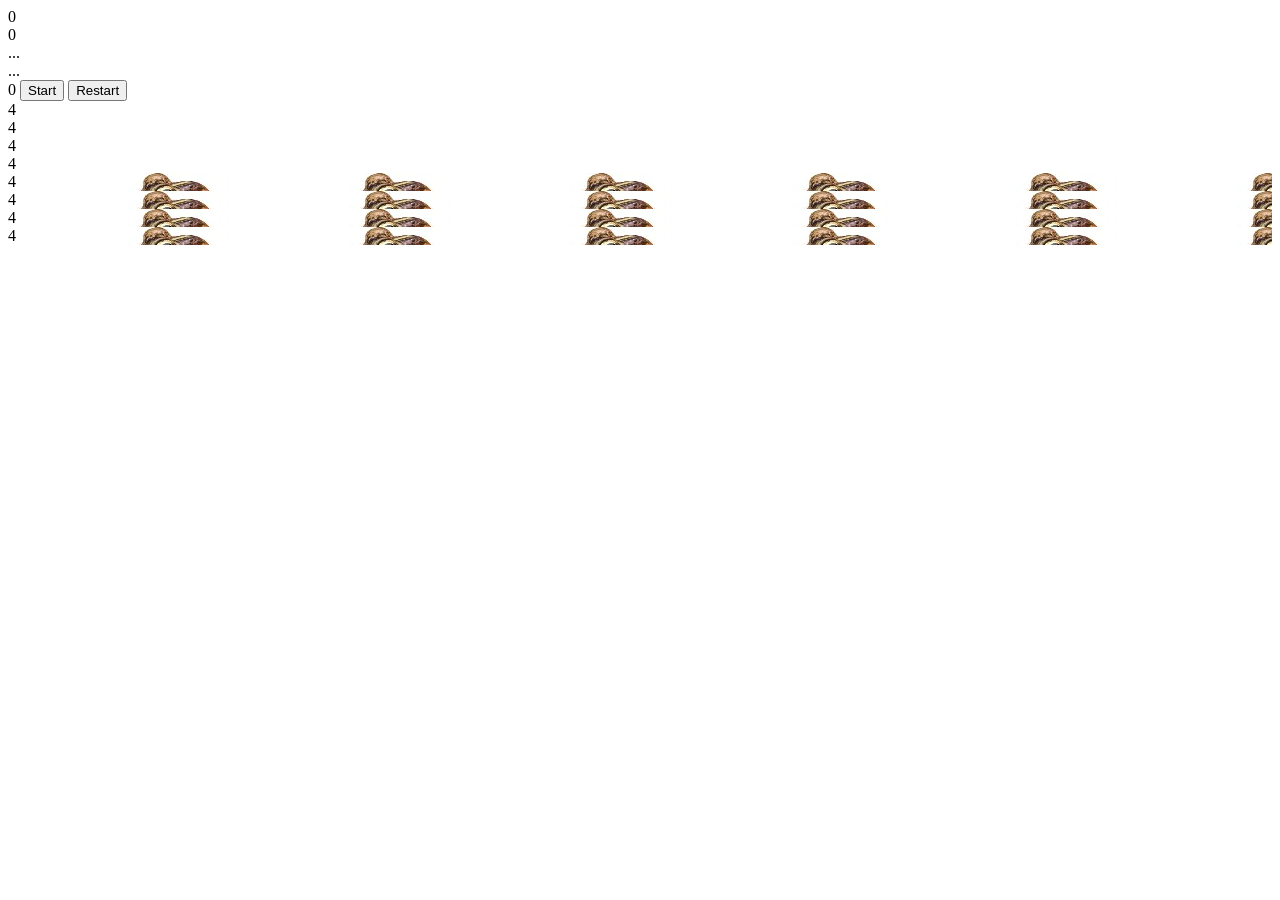
==== frogcroak.html @ 315db3f9 "first commit" ====
<!DOCTYPE html>
<html lang="en">
<head>
    <meta charset="UTF-8">
    <meta name="viewport" content="width=device-width, initial-scale=1.0">
    <title>Document</title>
<link href="frogcroak.css" rel="stylesheet">
<script src="frogcroak.js"></script>
</head>
<body>
<div id="score">0</div>            
 <div id="combo">0</div>              
 <div id="accuracy"></div>          
<div id="start-screen">...</div>    
 <div id="game-over">...</div>       
<span id="final-score">0</span>    
<button id="start-btn">Start</button>
<button id="restart-btn">Restart</button>


 <div class="column" id="column-0">4</div>
 <div class="column" id="column-1">4</div>
 <div class="column" id="column-2">4</div>
 <div class="column" id="column-3">4</div>


 <div class="hit-bar" id="hit-bar-0">4</div>
 <div class="hit-bar" id="hit-bar-1">4</div>
 <div class="hit-bar" id="hit-bar-2">4</div>
 <div class="hit-bar" id="hit-bar-3">4</div>

    
</body>
</html>
---- frogcroak.css ----
.note{
background-image: url(raindrop-with-light-flare-png.png);

}     

.hit-bar{
background-image:url(frog.png);

}  

.hit-bar.lit{
background-image:url(rainbow-frog-15.gif);

}
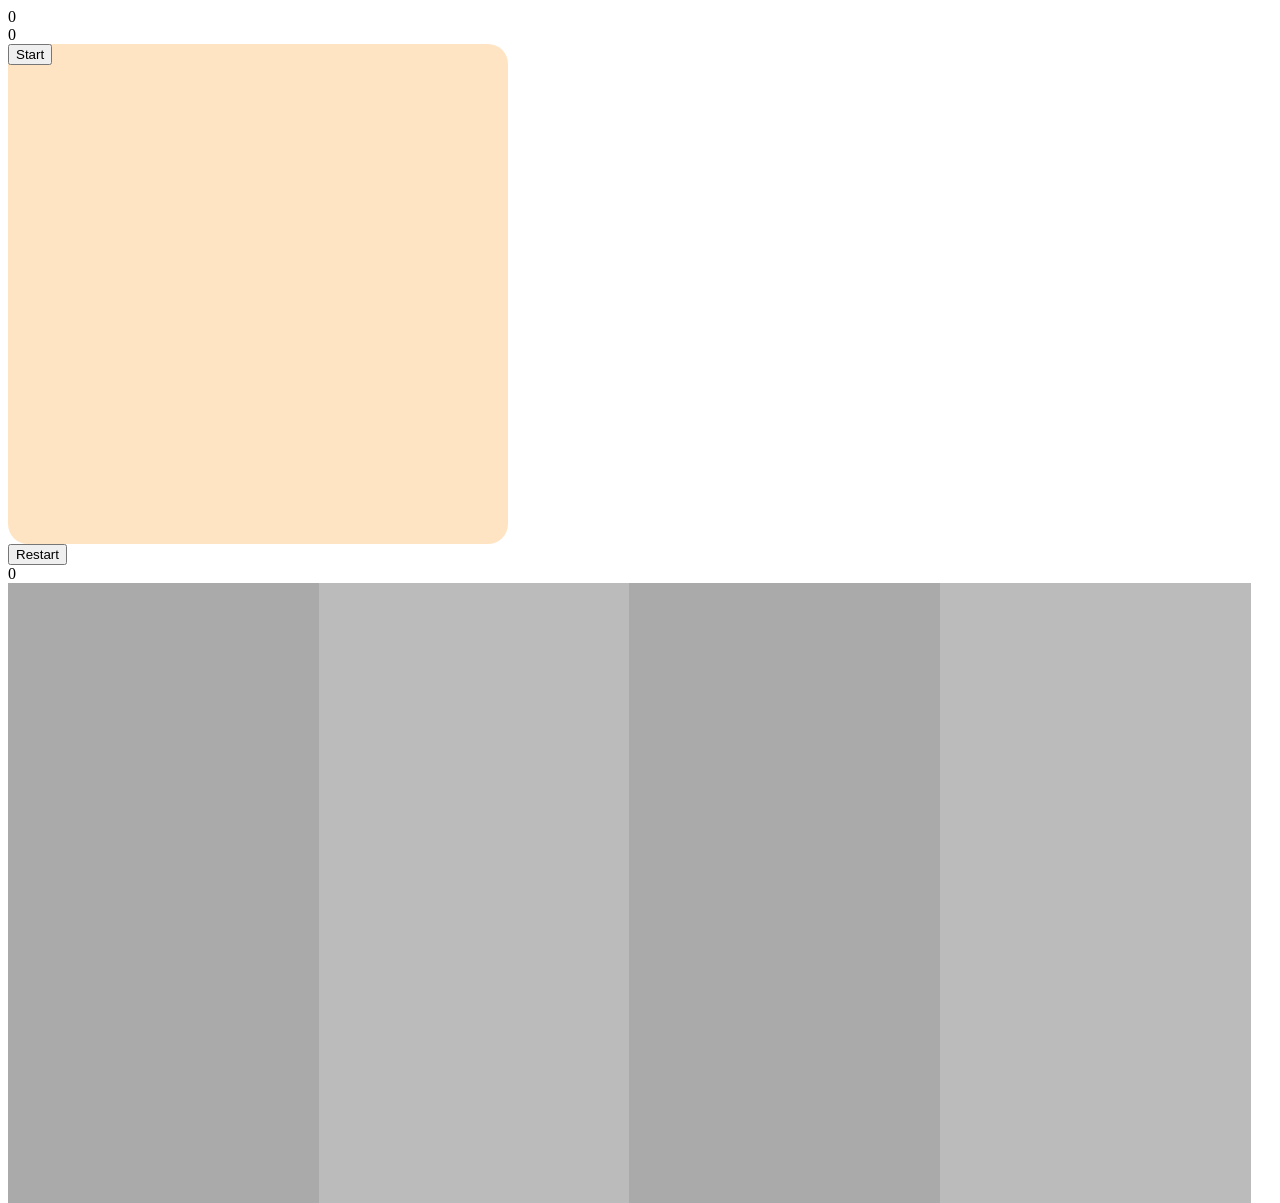
==== commit 26324501: "added css styles" ====
--- a/frogcroak.html
+++ b/frogcroak.html
@@ -5,30 +5,38 @@
     <meta name="viewport" content="width=device-width, initial-scale=1.0">
     <title>Document</title>
 <link href="frogcroak.css" rel="stylesheet">
-<script src="frogcroak.js"></script>
+
 </head>
 <body>
 <div id="score">0</div>            
  <div id="combo">0</div>              
  <div id="accuracy"></div>          
-<div id="start-screen">...</div>    
- <div id="game-over">...</div>       
+<div id="start-screen">
+    <button id="start-btn" >Start</button>
+</div>    
+ <div id="game-over">
+    <button id="restart-btn" >Restart</button>
+ </div>       
 <span id="final-score">0</span>    
-<button id="start-btn">Start</button>
-<button id="restart-btn">Restart</button>
 
 
- <div class="column" id="column-0">4</div>
- <div class="column" id="column-1">4</div>
- <div class="column" id="column-2">4</div>
- <div class="column" id="column-3">4</div>
+
+<div id="row">
+ <div class="column" id="column-0"></div>
+ <div class="column" id="column-1"></div>
+ <div class="column" id="column-2"></div>
+ <div class="column" id="column-3"></div>
+</div>
 
 
- <div class="hit-bar" id="hit-bar-0">4</div>
- <div class="hit-bar" id="hit-bar-1">4</div>
- <div class="hit-bar" id="hit-bar-2">4</div>
- <div class="hit-bar" id="hit-bar-3">4</div>
+<div id="row">
+ <div class="hit-bar" id="hit-bar-0"></div>
+ <div class="hit-bar" id="hit-bar-1"></div>
+ <div class="hit-bar" id="hit-bar-2"></div>
+ <div class="hit-bar" id="hit-bar-3"></div>
+</div>
 
-    
+
+    <script src="frogcroak.js"></script>
 </body>
 </html>
--- a/frogcroak.css
+++ b/frogcroak.css
@@ -1,14 +1,46 @@
 .note{
-background-image: url(raindrop-with-light-flare-png.png);
+background-image: url(circle.png);
+height: 50px;
+width: 50px;
 
 }     
 
 .hit-bar{
-background-image:url(frog.png);
+ background-color: chocolate;
 
 }  
 
 .hit-bar.lit{
-background-image:url(rainbow-frog-15.gif);
 
+
+}
+.column{
+    float: left;
+    width:23%;
+    padding: 10px;
+    height: 600px;
+}
+#column-0{
+    background-color: #aaa;
+}
+#column-1{
+    background-color: #bbb;
+}
+#column-2{
+    background-color: #aaa;
+}
+#column-3{
+    background-color: #bbb;
+}
+.row{
+    content: '';
+    display: table;
+    clear: both;
+}
+
+#start-screen{
+    background-color: bisque;
+    border-radius: 20px;
+    height: 500px;
+    width: 500px;
 }
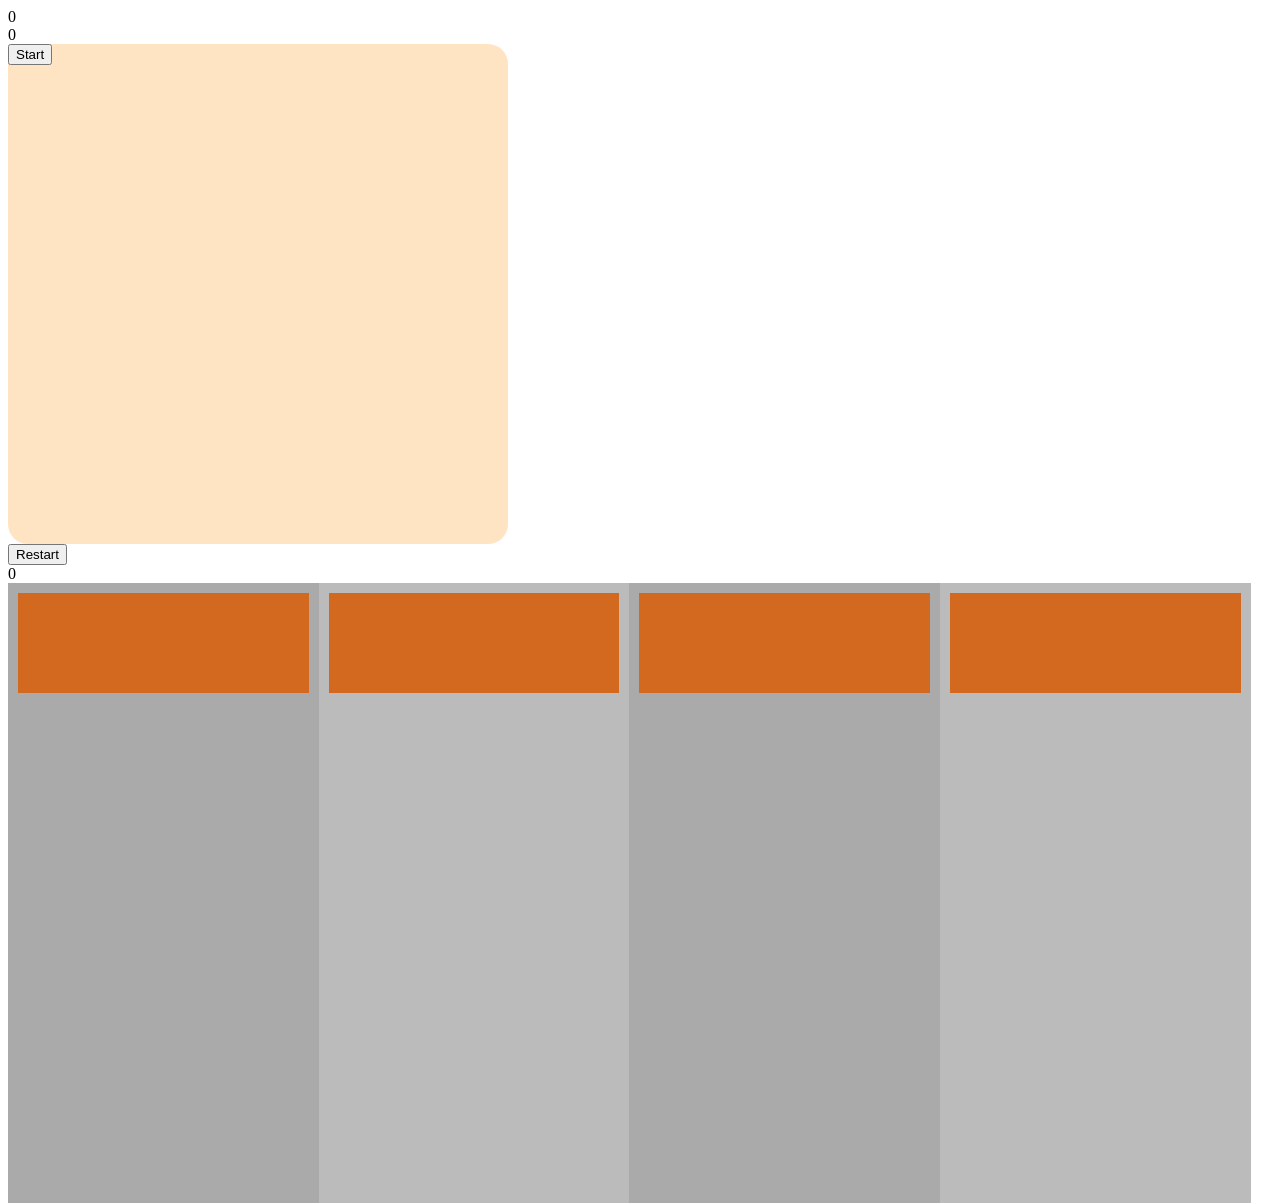
==== commit af6417d4: "More changes" ====
--- a/frogcroak.html
+++ b/frogcroak.html
@@ -22,18 +22,26 @@
 
 
 <div id="row">
- <div class="column" id="column-0"></div>
- <div class="column" id="column-1"></div>
- <div class="column" id="column-2"></div>
- <div class="column" id="column-3"></div>
+ <div class="column" id="column-0">
+    <div class="hit-bar" id="hit-bar-0"></div>
+ </div>
+ <div class="column" id="column-1">
+    <div class="hit-bar" id="hit-bar-1"></div>
+ </div>
+ <div class="column" id="column-2">
+    <div class="hit-bar" id="hit-bar-2"></div>
+ </div>
+ <div class="column" id="column-3">
+    <div class="hit-bar" id="hit-bar-3"></div>
+ </div>
 </div>
 
 
 <div id="row">
- <div class="hit-bar" id="hit-bar-0"></div>
- <div class="hit-bar" id="hit-bar-1"></div>
- <div class="hit-bar" id="hit-bar-2"></div>
- <div class="hit-bar" id="hit-bar-3"></div>
+ 
+ 
+ 
+ 
 </div>
 
 
--- a/frogcroak.css
+++ b/frogcroak.css
@@ -1,17 +1,23 @@
 .note{
+position: relative;
 background-image: url(circle.png);
+background-repeat: no-repeat;
 height: 50px;
 width: 50px;
+transition: all 1s;
 
 }     
 
 .hit-bar{
  background-color: chocolate;
-
+ float: left;
+ width:100%;
+ height: 100px;
+ margin-bottom: auto;
 }  
 
 .hit-bar.lit{
-
+background-color: chartreuse;
 
 }
 .column{
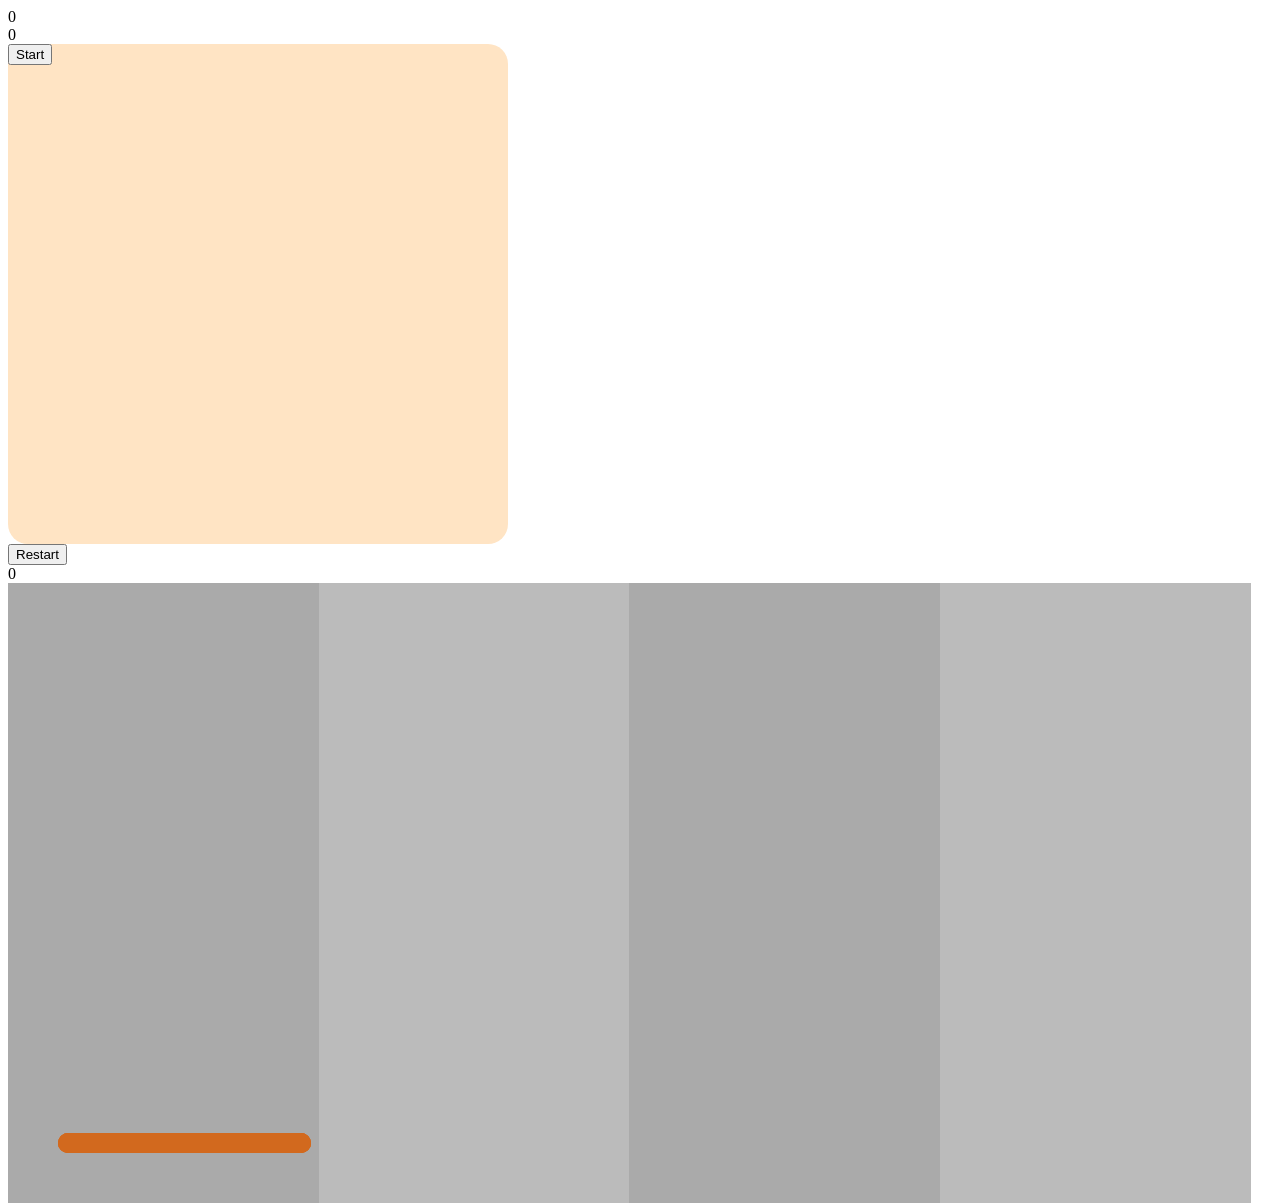
==== commit 191cf5d8: "HTML updates" ====
--- a/frogcroak.html
+++ b/frogcroak.html
@@ -21,27 +21,18 @@
 
 
 
-<div id="row">
- <div class="column" id="column-0">
-    <div class="hit-bar" id="hit-bar-0"></div>
- </div>
- <div class="column" id="column-1">
-    <div class="hit-bar" id="hit-bar-1"></div>
- </div>
- <div class="column" id="column-2">
-    <div class="hit-bar" id="hit-bar-2"></div>
- </div>
- <div class="column" id="column-3">
-    <div class="hit-bar" id="hit-bar-3"></div>
- </div>
+<div class="row">
+ <div class="column" id="column-0"></div>
+ <div class="column" id="column-1"></div>
+ <div class="column" id="column-2"></div>
+ <div class="column" id="column-3"></div>
 </div>
 
-
-<div id="row">
- 
- 
- 
- 
+<div id="hit-row">
+     <div class="hit-bar" id="hit-bar-0"></div>
+     <div class="hit-bar" id="hit-bar-1"></div>
+     <div class="hit-bar" id="hit-bar-2"></div>
+     <div class="hit-bar" id="hit-bar-3"></div>
 </div>
 
 
--- a/frogcroak.css
+++ b/frogcroak.css
@@ -10,10 +10,10 @@
 
 .hit-bar{
  background-color: chocolate;
- float: left;
- width:100%;
- height: 100px;
- margin-bottom: auto;
+ position: absolute;
+ width:20%;
+ height: 20px;
+ border-radius: 10px;
 }  
 
 .hit-bar.lit{
@@ -38,10 +38,16 @@
 #column-3{
     background-color: #bbb;
 }
+#hit-row{
+    display: block;
+    position: relative;
+    top:500px;
+    padding:50px;
+}
 .row{
-    content: '';
+    /* content: '';
     display: table;
-    clear: both;
+    clear: both; */
 }
 
 #start-screen{
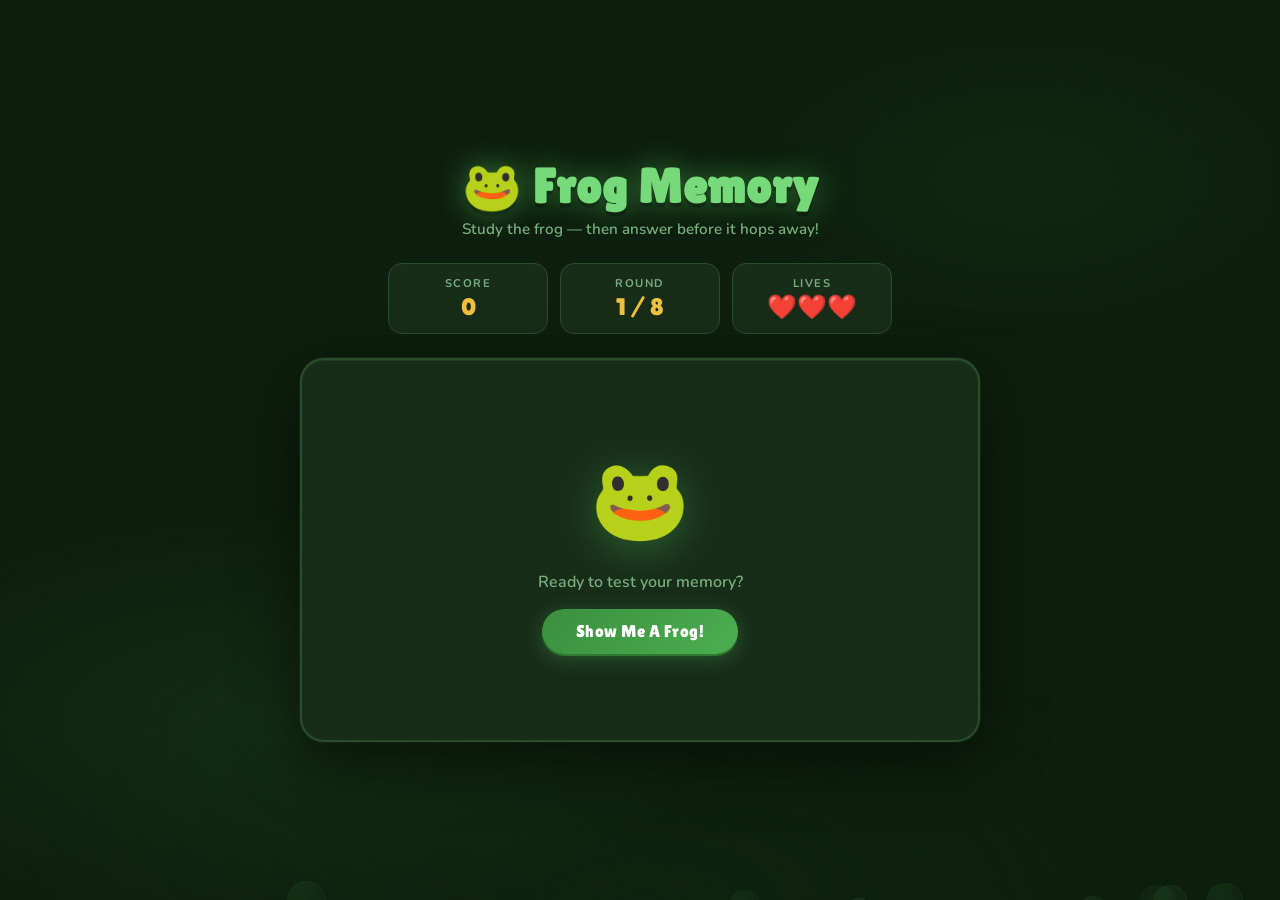
==== commit a6a16102: "fixing the structure" ====
--- a/frogcroak.html
+++ b/frogcroak.html
@@ -1,41 +1,145 @@
 <!DOCTYPE html>
 <html lang="en">
 <head>
-    <meta charset="UTF-8">
-    <meta name="viewport" content="width=device-width, initial-scale=1.0">
-    <title>Document</title>
-<link href="frogcroak.css" rel="stylesheet">
-
+  <meta charset="UTF-8" />
+  <meta name="viewport" content="width=device-width, initial-scale=1.0"/>
+  <title>The Trial of Camoflauge</title>
+  <link rel="preconnect" href="https://fonts.googleapis.com">
+  <link href="https://fonts.googleapis.com/css2?family=Lilita+One&family=Nunito:wght@400;600;700;800&display=swap" rel="stylesheet">
+  <link rel="stylesheet" href="frogcroak.css" />
 </head>
 <body>
-<div id="score">0</div>            
- <div id="combo">0</div>              
- <div id="accuracy"></div>          
-<div id="start-screen">
-    <button id="start-btn" >Start</button>
-</div>    
- <div id="game-over">
-    <button id="restart-btn" >Restart</button>
- </div>       
-<span id="final-score">0</span>    
 
+  <div class="lily-pad-bg"></div>
+  <div class="bubbles" id="bubbles"></div>
 
+  <div class="game-wrapper">
 
-<div class="row">
- <div class="column" id="column-0"></div>
- <div class="column" id="column-1"></div>
- <div class="column" id="column-2"></div>
- <div class="column" id="column-3"></div>
-</div>
+    <header class="game-header">
+      <h1>🐸 Frog Memory</h1>
+      <p class="subtitle">Study the frog — then answer before it hops away!</p>
+    </header>
 
-<div id="hit-row">
-     <div class="hit-bar" id="hit-bar-0"></div>
-     <div class="hit-bar" id="hit-bar-1"></div>
-     <div class="hit-bar" id="hit-bar-2"></div>
-     <div class="hit-bar" id="hit-bar-3"></div>
-</div>
+    <!-- Scoreboard -->
+    <div class="scoreboard">
+      <div class="score-box">
+        <span class="score-label">Score</span>
+        <span class="score-value" id="score">0</span>
+      </div>
+      <div class="score-box">
+        <span class="score-label">Round</span>
+        <span class="score-value" id="round-display">1 / 8</span>
+      </div>
+      <div class="score-box">
+        <span class="score-label">Lives</span>
+        <span class="score-value" id="lives">❤️❤️❤️</span>
+      </div>
+    </div>
 
+    <!-- Frog Display Stage -->
+    <div class="stage" id="stage">
+      <div class="stage-inner" id="stage-inner">
+        <!-- idle state -->
+        <div class="idle-state" id="idle-state">
+          <div class="idle-frog">🐸</div>
+          <p>Ready to test your memory?</p>
+          <button class="btn-primary" id="start-btn">Show Me A Frog!</button>
+        </div>
 
-    <script src="frogcroak.js"></script>
+        <!-- frog reveal -->
+        <div class="reveal-state hidden" id="reveal-state">
+          <div class="frog-frame">
+            <img id="frog-img" src="" alt="Mystery Frog" />
+          </div>
+          <div class="countdown-ring">
+            <svg viewBox="0 0 60 60" class="ring-svg">
+              <circle cx="30" cy="30" r="26" class="ring-track"/>
+              <circle cx="30" cy="30" r="26" class="ring-fill" id="ring-fill"/>
+            </svg>
+            <span class="ring-number" id="ring-number">3</span>
+          </div>
+        </div>
+
+        <!-- answer state -->
+        <div class="answer-state hidden" id="answer-state">
+          <div class="silhouette-wrap">
+            <div class="silhouette">?</div>
+            <p class="silhouette-label">What was that frog?</p>
+          </div>
+
+          <div class="answer-timer-bar-wrap">
+            <div class="answer-timer-bar" id="answer-timer-bar"></div>
+          </div>
+          <p class="answer-timer-text" id="answer-timer-text">10s to answer</p>
+
+          <div class="dropdowns">
+            <div class="dropdown-group">
+              <label for="sel-color">🎨 Body Color</label>
+              <div class="select-wrap">
+                <select id="sel-color">
+                  <option value="">— select —</option>
+                  <option value="blue">Blue</option>
+                  <option value="green">Green</option>
+                  <option value="orange">Orange</option>
+                  <option value="purple">Purple</option>
+                  <option value="red">Red</option>
+                  <option value="yellow">Yellow</option>
+                  <option value="brown">Brown</option>
+                </select>
+              </div>
+            </div>
+
+            <div class="dropdown-group">
+              <label for="sel-eyes">👁️ Eye Color</label>
+              <div class="select-wrap">
+                <select id="sel-eyes">
+                  <option value="">— select —</option>
+                  <option value="black">Black</option>
+                  <option value="red">Red</option>
+                  <option value="white">White</option>
+                  <option value="brown">Brown</option>
+                </select>
+              </div>
+            </div>
+
+            <div class="dropdown-group">
+              <label for="sel-looking">👀 Looking</label>
+              <div class="select-wrap">
+                <select id="sel-looking">
+                  <option value="">— select —</option>
+                  <option value="down">Down</option>
+                  <option value="left">Left</option>
+                  <option value="right">Right</option>
+                  <option value="up">Up</option>
+                </select>
+              </div>
+            </div>
+          </div>
+
+          <button class="btn-primary" id="submit-btn">Submit Answer 🐸</button>
+        </div>
+
+        <!-- result state -->
+        <div class="result-state hidden" id="result-state">
+          <div class="result-icon" id="result-icon"></div>
+          <h2 class="result-title" id="result-title"></h2>
+          <div class="result-details" id="result-details"></div>
+          <button class="btn-primary" id="next-btn">Next Frog →</button>
+        </div>
+      </div>
+    </div>
+
+    <!-- End Screen -->
+    <div class="end-screen hidden" id="end-screen">
+      <div class="end-frog">🏆</div>
+      <h2 id="end-title">All frogs done!</h2>
+      <p id="end-message"></p>
+      <div class="end-stats" id="end-stats"></div>
+      <button class="btn-primary" id="replay-btn">🔄 Play Again</button>
+    </div>
+
+  </div>
+
+  <script src="frogcroak.js"></script>
 </body>
 </html>
--- a/frogcroak.css
+++ b/frogcroak.css
@@ -1,58 +1,436 @@
-.note{
-position: relative;
-background-image: url(circle.png);
-background-repeat: no-repeat;
-height: 50px;
-width: 50px;
-transition: all 1s;
-
-}     
-
-.hit-bar{
- background-color: chocolate;
- position: absolute;
- width:20%;
- height: 20px;
- border-radius: 10px;
-}  
-
-.hit-bar.lit{
-background-color: chartreuse;
-
-}
-.column{
-    float: left;
-    width:23%;
-    padding: 10px;
-    height: 600px;
-}
-#column-0{
-    background-color: #aaa;
-}
-#column-1{
-    background-color: #bbb;
-}
-#column-2{
-    background-color: #aaa;
-}
-#column-3{
-    background-color: #bbb;
-}
-#hit-row{
-    display: block;
-    position: relative;
-    top:500px;
-    padding:50px;
-}
-.row{
-    /* content: '';
-    display: table;
-    clear: both; */
-}
-
-#start-screen{
-    background-color: bisque;
-    border-radius: 20px;
-    height: 500px;
-    width: 500px;
-}+/* ─── Variables ─── */
+:root {
+  --bg-deep:      #0d1f0e;
+  --bg-mid:       #122314;
+  --bg-card:      #172d18;
+  --bg-card2:     #1e3a20;
+  --border:       #2a4d2c;
+  --border-glow:  #4a8c4e;
+  --green-main:   #4caf50;
+  --green-light:  #76d97a;
+  --green-pale:   #a8e6ab;
+  --accent:       #f0c040;
+  --accent-2:     #ff7043;
+  --text-main:    #e8f5e9;
+  --text-muted:   #7aad7e;
+  --correct:      #43a047;
+  --wrong:        #e53935;
+  --font-display: 'Lilita One', cursive;
+  --font-body:    'Nunito', sans-serif;
+}
+
+/* ─── Reset ─── */
+*, *::before, *::after { box-sizing: border-box; margin: 0; padding: 0; }
+
+body {
+  font-family: var(--font-body);
+  background: var(--bg-deep);
+  color: var(--text-main);
+  min-height: 100vh;
+  display: flex;
+  align-items: center;
+  justify-content: center;
+  padding: 20px;
+  overflow-x: hidden;
+  position: relative;
+}
+
+/* ─── Decorative BG ─── */
+.lily-pad-bg {
+  position: fixed;
+  inset: 0;
+  background:
+    radial-gradient(ellipse 60% 40% at 20% 80%, rgba(34, 85, 34, 0.25) 0%, transparent 60%),
+    radial-gradient(ellipse 40% 30% at 80% 20%, rgba(20, 60, 20, 0.3) 0%, transparent 60%),
+    radial-gradient(ellipse 80% 50% at 50% 100%, rgba(15, 40, 15, 0.5) 0%, transparent 60%);
+  pointer-events: none;
+  z-index: 0;
+}
+
+/* ─── Ambient bubbles ─── */
+.bubbles { position: fixed; inset: 0; pointer-events: none; z-index: 0; }
+.bubble {
+  position: absolute;
+  bottom: -20px;
+  border-radius: 50%;
+  background: radial-gradient(circle at 30% 30%, rgba(76, 175, 80, 0.3), rgba(76, 175, 80, 0.05));
+  border: 1px solid rgba(76, 175, 80, 0.2);
+  animation: floatUp linear infinite;
+}
+@keyframes floatUp {
+  to { transform: translateY(-110vh) scale(1.5); opacity: 0; }
+}
+
+/* ─── Layout ─── */
+.game-wrapper {
+  position: relative;
+  z-index: 1;
+  width: 100%;
+  max-width: 680px;
+  display: flex;
+  flex-direction: column;
+  gap: 24px;
+  align-items: center;
+}
+
+/* ─── Header ─── */
+.game-header { text-align: center; }
+.game-header h1 {
+  font-family: var(--font-display);
+  font-size: 3rem;
+  color: var(--green-light);
+  text-shadow:
+    0 0 30px rgba(76, 175, 80, 0.6),
+    0 4px 0 rgba(0,0,0,0.5);
+  letter-spacing: 1px;
+}
+.subtitle { color: var(--text-muted); font-size: 0.95rem; margin-top: 4px; font-weight: 600; }
+
+/* ─── Scoreboard ─── */
+.scoreboard {
+  display: flex;
+  gap: 12px;
+  width: 100%;
+  justify-content: center;
+}
+.score-box {
+  background: var(--bg-card);
+  border: 1px solid var(--border);
+  border-radius: 14px;
+  padding: 12px 20px;
+  text-align: center;
+  flex: 1;
+  max-width: 160px;
+}
+.score-label { display: block; font-size: 0.7rem; color: var(--text-muted); text-transform: uppercase; letter-spacing: 1.5px; font-weight: 700; }
+.score-value { display: block; font-family: var(--font-display); font-size: 1.5rem; color: var(--accent); margin-top: 2px; }
+
+/* ─── Stage ─── */
+.stage {
+  width: 100%;
+  background: var(--bg-card);
+  border: 2px solid var(--border);
+  border-radius: 24px;
+  overflow: hidden;
+  box-shadow:
+    0 0 0 1px rgba(74, 140, 78, 0.1),
+    0 20px 60px rgba(0,0,0,0.5),
+    inset 0 1px 0 rgba(118, 217, 122, 0.08);
+}
+.stage-inner {
+  padding: 36px 32px;
+  min-height: 380px;
+  display: flex;
+  align-items: center;
+  justify-content: center;
+}
+
+/* ─── Idle State ─── */
+.idle-state {
+  display: flex;
+  flex-direction: column;
+  align-items: center;
+  gap: 16px;
+  text-align: center;
+}
+.idle-frog {
+  font-size: 5rem;
+  animation: idleBob 2s ease-in-out infinite;
+  filter: drop-shadow(0 8px 20px rgba(76,175,80,0.4));
+}
+@keyframes idleBob {
+  0%, 100% { transform: translateY(0); }
+  50%       { transform: translateY(-10px); }
+}
+.idle-state p { color: var(--text-muted); font-size: 1rem; font-weight: 600; }
+
+/* ─── Reveal State ─── */
+.reveal-state {
+  display: flex;
+  flex-direction: column;
+  align-items: center;
+  gap: 20px;
+}
+.frog-frame {
+  width: 200px;
+  height: 200px;
+  border-radius: 20px;
+  border: 3px solid var(--border-glow);
+  overflow: hidden;
+  background: var(--bg-card2);
+  box-shadow:
+    0 0 30px rgba(76,175,80,0.3),
+    0 0 80px rgba(76,175,80,0.1);
+  animation: revealPop 0.35s cubic-bezier(0.34, 1.56, 0.64, 1);
+}
+@keyframes revealPop {
+  from { transform: scale(0.6); opacity: 0; }
+  to   { transform: scale(1);   opacity: 1; }
+}
+.frog-frame img {
+  width: 100%;
+  height: 100%;
+  object-fit: cover;
+}
+
+/* Countdown ring */
+.countdown-ring {
+  position: relative;
+  width: 64px;
+  height: 64px;
+}
+.ring-svg { width: 64px; height: 64px; transform: rotate(-90deg); }
+.ring-track {
+  fill: none;
+  stroke: var(--border);
+  stroke-width: 5;
+}
+.ring-fill {
+  fill: none;
+  stroke: var(--accent);
+  stroke-width: 5;
+  stroke-linecap: round;
+  stroke-dasharray: 163.4;
+  stroke-dashoffset: 0;
+  transition: stroke-dashoffset 1s linear, stroke 0.3s;
+}
+.ring-fill.warning { stroke: var(--accent-2); }
+.ring-number {
+  position: absolute;
+  inset: 0;
+  display: flex;
+  align-items: center;
+  justify-content: center;
+  font-family: var(--font-display);
+  font-size: 1.4rem;
+  color: var(--accent);
+}
+
+/* ─── Answer State ─── */
+.answer-state {
+  display: flex;
+  flex-direction: column;
+  align-items: center;
+  gap: 18px;
+  width: 100%;
+}
+
+.silhouette-wrap { text-align: center; }
+.silhouette {
+  width: 100px;
+  height: 100px;
+  background: rgba(255,255,255,0.04);
+  border: 2px dashed var(--border);
+  border-radius: 16px;
+  display: flex;
+  align-items: center;
+  justify-content: center;
+  font-size: 2.5rem;
+  color: var(--text-muted);
+  margin: 0 auto 10px;
+  animation: pulse 1.8s ease-in-out infinite;
+}
+@keyframes pulse {
+  0%, 100% { border-color: var(--border); }
+  50%       { border-color: var(--border-glow); box-shadow: 0 0 16px rgba(76,175,80,0.2); }
+}
+.silhouette-label { color: var(--text-muted); font-size: 0.9rem; font-weight: 700; }
+
+/* Answer timer */
+.answer-timer-bar-wrap {
+  width: 100%;
+  max-width: 420px;
+  height: 8px;
+  background: var(--bg-deep);
+  border-radius: 99px;
+  overflow: hidden;
+}
+.answer-timer-bar {
+  height: 100%;
+  width: 100%;
+  background: linear-gradient(90deg, var(--green-main), var(--accent));
+  border-radius: 99px;
+  transition: width 0.1s linear, background 0.4s;
+}
+.answer-timer-bar.urgent { background: linear-gradient(90deg, var(--wrong), #ff5722); }
+.answer-timer-text { font-size: 0.82rem; color: var(--text-muted); font-weight: 600; }
+
+/* Dropdowns */
+.dropdowns {
+  display: flex;
+  gap: 12px;
+  width: 100%;
+  flex-wrap: wrap;
+  justify-content: center;
+}
+.dropdown-group {
+  display: flex;
+  flex-direction: column;
+  gap: 6px;
+  flex: 1;
+  min-width: 140px;
+  max-width: 180px;
+}
+.dropdown-group label {
+  font-size: 0.78rem;
+  font-weight: 800;
+  color: var(--text-muted);
+  text-transform: uppercase;
+  letter-spacing: 1px;
+}
+.select-wrap {
+  position: relative;
+}
+.select-wrap::after {
+  content: '▾';
+  position: absolute;
+  right: 12px;
+  top: 50%;
+  transform: translateY(-50%);
+  color: var(--green-light);
+  pointer-events: none;
+  font-size: 0.9rem;
+}
+select {
+  width: 100%;
+  padding: 10px 32px 10px 14px;
+  background: var(--bg-deep);
+  border: 2px solid var(--border);
+  border-radius: 12px;
+  color: var(--text-main);
+  font-family: var(--font-body);
+  font-size: 0.9rem;
+  font-weight: 700;
+  appearance: none;
+  cursor: pointer;
+  transition: border-color 0.2s, box-shadow 0.2s;
+  outline: none;
+}
+select:focus { border-color: var(--green-main); box-shadow: 0 0 0 3px rgba(76,175,80,0.2); }
+select option { background: #1a2e1b; }
+
+/* ─── Buttons ─── */
+.btn-primary {
+  background: linear-gradient(135deg, #3a8f3e, #4caf50);
+  color: #fff;
+  border: none;
+  border-radius: 50px;
+  padding: 13px 34px;
+  font-family: var(--font-display);
+  font-size: 1.05rem;
+  letter-spacing: 0.5px;
+  cursor: pointer;
+  box-shadow: 0 4px 20px rgba(76,175,80,0.35), 0 2px 0 #276b2a;
+  transition: transform 0.15s, box-shadow 0.15s;
+  position: relative;
+  top: 0;
+}
+.btn-primary:hover {
+  transform: translateY(-3px);
+  box-shadow: 0 10px 30px rgba(76,175,80,0.5), 0 2px 0 #276b2a;
+}
+.btn-primary:active {
+  transform: translateY(0);
+  top: 2px;
+  box-shadow: 0 2px 10px rgba(76,175,80,0.3), 0 0px 0 #276b2a;
+}
+
+/* ─── Result State ─── */
+.result-state {
+  display: flex;
+  flex-direction: column;
+  align-items: center;
+  gap: 12px;
+  text-align: center;
+  animation: resultSlide 0.4s cubic-bezier(0.34, 1.4, 0.64, 1);
+}
+@keyframes resultSlide {
+  from { transform: translateY(20px); opacity: 0; }
+  to   { transform: translateY(0);    opacity: 1; }
+}
+.result-icon { font-size: 4rem; }
+.result-title {
+  font-family: var(--font-display);
+  font-size: 1.8rem;
+}
+.result-title.correct { color: var(--green-light); }
+.result-title.wrong   { color: #ef9a9a; }
+
+.result-details {
+  display: flex;
+  flex-direction: column;
+  gap: 6px;
+  width: 100%;
+  max-width: 380px;
+  background: var(--bg-deep);
+  border-radius: 14px;
+  padding: 14px 18px;
+}
+.detail-row {
+  display: flex;
+  justify-content: space-between;
+  align-items: center;
+  font-size: 0.9rem;
+  font-weight: 700;
+}
+.detail-label { color: var(--text-muted); }
+.detail-value {
+  display: flex;
+  gap: 8px;
+}
+.chip {
+  padding: 3px 10px;
+  border-radius: 99px;
+  font-size: 0.78rem;
+  font-weight: 800;
+}
+.chip.correct-chip { background: rgba(67,160,71,0.25); color: #81c784; border: 1px solid #43a047; }
+.chip.wrong-chip   { background: rgba(229,57,53,0.2);  color: #ef9a9a; border: 1px solid #e53935; }
+
+/* ─── End Screen ─── */
+.end-screen {
+  width: 100%;
+  background: var(--bg-card);
+  border: 2px solid var(--border);
+  border-radius: 24px;
+  padding: 40px 36px;
+  text-align: center;
+  display: flex;
+  flex-direction: column;
+  align-items: center;
+  gap: 14px;
+}
+.end-frog {
+  font-size: 4.5rem;
+  animation: idleBob 1.5s ease-in-out infinite;
+}
+.end-screen h2 { font-family: var(--font-display); font-size: 2rem; color: var(--green-light); }
+.end-screen p  { color: var(--text-muted); font-weight: 600; }
+.end-stats {
+  display: flex;
+  gap: 12px;
+  flex-wrap: wrap;
+  justify-content: center;
+  margin: 6px 0;
+}
+.end-stat {
+  background: var(--bg-deep);
+  border: 1px solid var(--border);
+  border-radius: 12px;
+  padding: 10px 20px;
+  text-align: center;
+}
+.end-stat-val { font-family: var(--font-display); font-size: 1.6rem; color: var(--accent); display: block; }
+.end-stat-lbl { font-size: 0.72rem; color: var(--text-muted); text-transform: uppercase; letter-spacing: 1px; }
+
+/* ─── Utility ─── */
+.hidden { display: none !important; }
+
+/* ─── Responsive ─── */
+@media (max-width: 500px) {
+  .game-header h1 { font-size: 2.2rem; }
+  .stage-inner { padding: 24px 16px; }
+  .dropdowns { flex-direction: column; align-items: stretch; }
+  .dropdown-group { max-width: 100%; }
+  .frog-frame { width: 160px; height: 160px; }
+}
